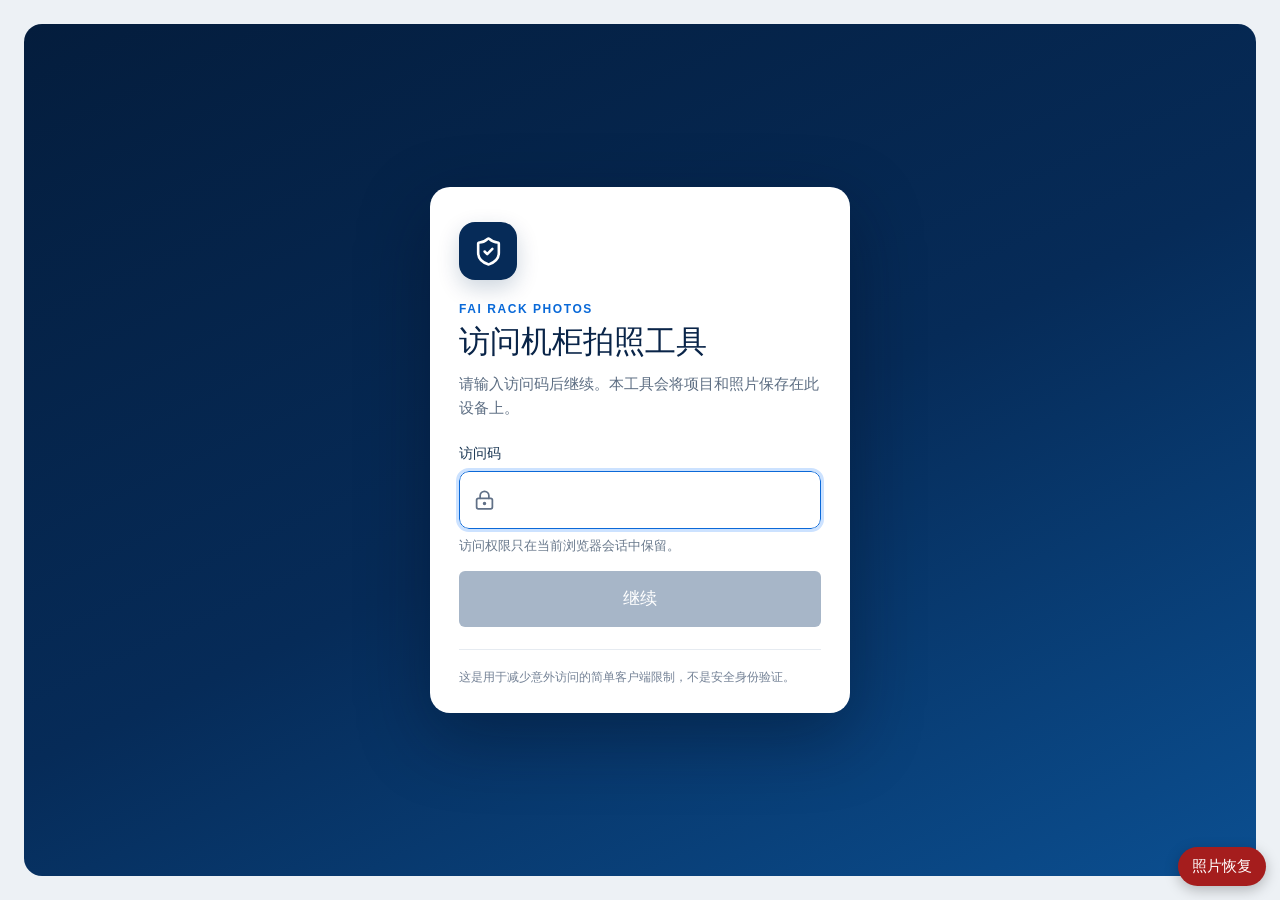
==== index.html @ ef8818f7 "Refresh deep recovery entry" ====
<!doctype html>
<html lang="zh-CN">
  <head>
    <meta charset="UTF-8" />
    <meta name="viewport" content="width=device-width, initial-scale=1, viewport-fit=cover" />
    <meta name="theme-color" content="#062b58" />
    <meta name="apple-mobile-web-app-capable" content="yes" />
    <meta name="apple-mobile-web-app-status-bar-style" content="default" />
    <meta name="apple-mobile-web-app-title" content="机柜拍照" />
    <link rel="icon" href="./icon.svg" type="image/svg+xml" />
    <link rel="manifest" href="./manifest.webmanifest" />
    <title>机柜拍照</title>
    <script type="module" crossorigin src="./assets/index-DPqkDpM9.js"></script>
    <link rel="stylesheet" crossorigin href="./assets/index-DCiNXyo0.css">
  </head>
  <body>
    <div id="root"></div>
    <a href="./recovery.html?v=20260828-7" style="position:fixed;right:14px;bottom:calc(14px + env(safe-area-inset-bottom));z-index:9999;padding:10px 14px;border-radius:999px;background:#a51d1d;color:#fff;text-decoration:none;font:700 15px -apple-system,BlinkMacSystemFont,'Segoe UI',sans-serif;box-shadow:0 4px 14px rgba(0,0,0,.25)">照片恢复</a>
  </body>
</html>
---- assets/index-DCiNXyo0.css ----
:root{font-family:Inter,ui-sans-serif,-apple-system,BlinkMacSystemFont,Segoe UI,PingFang SC,Microsoft YaHei,sans-serif;color:#0a1d3b;background:#edf1f5;font-synthesis:none;--blue: #0b69d8;--blue-dark: #0756b5;--border: #d5dde7;--muted: #607087;--success: #16a161;--red: #ea1717}*{box-sizing:border-box}body{margin:0;min-width:320px;min-height:100vh;background:#edf1f5}button,input{font:inherit}button{-webkit-tap-highlight-color:transparent}.screen{width:min(100%,480px);min-height:100dvh;margin:0 auto;background:#fff;position:relative;overflow:hidden}.app-header{height:calc(62px + env(safe-area-inset-top));padding:env(safe-area-inset-top) 14px 0;display:grid;grid-template-columns:46px 1fr 46px;align-items:center;border-bottom:1px solid #e7ebf0;background:#fff}.app-header h1{margin:0;text-align:center;font-size:20px;line-height:1;font-weight:720;letter-spacing:.01em}.icon-button{width:44px;height:44px;display:grid;place-items:center;border:0;background:transparent;color:#0a1d3b}.icon-button svg{width:24px;height:24px}.icon-button.is-hidden{visibility:hidden}.content{padding:22px 24px calc(28px + env(safe-area-inset-bottom))}.lead{color:var(--muted);margin:0 0 30px;font-size:16px}.intro-content label{display:grid;gap:10px;margin-bottom:22px;font-size:17px;font-weight:680}input{width:100%;height:58px;border:1px solid #aeb9c6;border-radius:6px;padding:0 14px;color:#10233f;font-size:18px;background:#fff}input:focus{outline:3px solid #cce2ff;border-color:var(--blue)}.info-strip{display:flex;align-items:flex-start;gap:10px;padding:14px;background:#eaf3ff;color:#27486f;border-radius:6px;font-size:14px;line-height:1.45}.info-strip svg{flex:0 0 20px;width:20px}.primary-button,.secondary-button,.danger-button{min-height:56px;width:100%;border-radius:6px;display:flex;align-items:center;justify-content:center;gap:10px;font-size:17px;font-weight:720}.primary-button{border:0;color:#fff;background:var(--blue);box-shadow:0 3px 10px #0b69d82b}.primary-button:disabled{background:#a7b6c8;box-shadow:none}.primary-button:active{background:var(--blue-dark)}.secondary-button{border:1px solid #9aabba;color:var(--blue);background:#fff}.danger-button{min-height:48px;border:0;color:#b42318;background:transparent;font-size:14px}.primary-button svg,.secondary-button svg,.danger-button svg{width:21px}.start-button{margin-top:50px;min-height:66px;font-size:22px}.project-bar{min-height:48px;padding:12px 16px;display:flex;gap:12px;justify-content:space-between;align-items:center;background:#f4f6f8;color:#2c3d55;font-size:12px;border-bottom:1px solid #e1e6ec}.checklist-content{padding:18px 16px 96px}.progress-copy{display:flex;gap:8px;align-items:baseline;font-size:14px}.progress-copy strong{color:var(--muted);font-size:13px}.progress-track{height:7px;border-radius:999px;background:#d7dde5;margin:8px 0 18px;overflow:hidden}.progress-track span{display:block;height:100%;background:var(--blue);transition:width .25s ease}.shot-list{border:1px solid var(--border);border-radius:8px;overflow:hidden}.shot-row{width:100%;min-height:78px;padding:9px 10px;border:0;border-bottom:1px solid var(--border);background:#fff;display:grid;grid-template-columns:36px 1fr 48px 20px;align-items:center;gap:10px;text-align:left;color:#0a1d3b}.shot-row:last-child{border-bottom:0}.shot-row:active{background:#f0f6ff}.shot-row.locked{background:#f7f8fa;color:#718096;cursor:not-allowed}.shot-row.locked .status-mark{background:#b4bdc9}.shot-row.locked .camera-tile{opacity:.55}.status-mark{width:27px;height:27px;border-radius:50%;display:grid;place-items:center;background:#758295;color:#fff;font-size:14px;font-weight:700}.shot-row.complete .status-mark{background:var(--success)}.status-mark svg{width:17px}.shot-copy{min-width:0;display:grid;gap:4px}.shot-copy strong{font-size:16px}.shot-copy small{white-space:nowrap;overflow:hidden;text-overflow:ellipsis;color:var(--muted);font-size:12px}.shot-row.complete .shot-copy small{color:var(--success)}.shot-row img,.camera-tile{width:44px;height:52px;border-radius:4px;object-fit:cover}.camera-tile{display:grid;place-items:center;background:#edf0f3;color:#42546a}.camera-tile svg{width:21px}.chevron{width:19px;color:#516174}.floating-finish{position:fixed;z-index:5;bottom:calc(18px + env(safe-area-inset-bottom));left:50%;transform:translate(-50%);width:min(calc(100% - 40px),420px);height:58px;border:0;border-radius:6px;background:var(--blue);color:#fff;font-weight:720;font-size:17px;box-shadow:0 8px 24px #0b315e4d}.capture-screen{background:#070a0e;color:#fff}.capture-screen .app-header{background:#fff;color:#0a1d3b}.capture-stage{min-height:calc(100dvh - 242px);display:grid;place-items:center;background:#080b10}.camera-entry{width:100%;max-width:420px;padding:32px 28px;text-align:center}.camera-entry>svg{width:54px;height:54px;color:#8da2ba}.camera-entry h2{font-size:20px;margin:18px 0 8px}.camera-entry p{color:#aebed0;font-size:14px;line-height:1.5;margin:0 0 26px}.camera-entry .secondary-button{margin-top:12px;color:#fff;border-color:#64758b;background:transparent}.file-fallback input{display:none}.live-camera{width:100%;height:calc(100dvh - 110px);position:relative;overflow:hidden;background:#05070a}.live-camera video{width:100%;height:100%;object-fit:cover}.thirds-grid{position:absolute;top:0;right:0;bottom:0;left:0;pointer-events:none}.thirds-grid i,.thirds-grid b{position:absolute;display:block;background:#ffffff6b;box-shadow:0 0 1px #000}.thirds-grid i{top:0;bottom:0;width:1px}.thirds-grid i:first-child{left:33.333%}.thirds-grid i:nth-child(2){left:66.666%}.thirds-grid b{left:0;right:0;height:1px}.thirds-grid b:nth-child(3){top:33.333%}.thirds-grid b:nth-child(4){top:66.666%}.rack-guide{position:absolute;left:50%;top:48%;width:58%;height:75%;transform:translate(-50%,-50%);border:2px dashed #ffd23f;color:#ffd23f;transition:border-color .2s,color .2s;pointer-events:none}.rack-guide.guide-left{transform:translate(-50%,-50%) perspective(600px) rotateY(-8deg)}.rack-guide.guide-right{transform:translate(-50%,-50%) perspective(600px) rotateY(8deg)}.rack-guide.guide-label{width:78%;height:28%;top:48%}.rack-guide span{position:absolute;top:-30px;left:50%;transform:translate(-50%);white-space:nowrap;padding:4px 8px;background:#0009;font-size:12px;font-weight:700}.quality-good .rack-guide{border-color:#33df8d;color:#33df8d}.quality-bad .rack-guide{border-color:#ff4545;color:#ff4545}.level-line{position:absolute;left:50%;top:50%;width:52%;height:3px;background:#ffd23f;transform-origin:center;box-shadow:0 0 0 1px #0007}.quality-good .level-line{background:#33df8d}.quality-bad .level-line{background:#ff4545}.angle-status{position:absolute;top:14px;left:14px;right:14px;padding:10px 12px;display:grid;gap:3px;background:#07101bd9;border-left:4px solid #ffd23f}.quality-good .angle-status{border-color:#33df8d}.quality-bad .angle-status{border-color:#ff4545}.angle-status strong{font-size:14px}.angle-status span{color:#c8d4e1;font-size:11px}.camera-shutter{position:absolute;left:50%;bottom:calc(24px + env(safe-area-inset-bottom));width:72px;height:72px;transform:translate(-50%);border:5px solid white;border-radius:50%;background:#fff;box-shadow:inset 0 0 0 5px #101820,0 4px 18px #0009;color:#10233f;display:grid;place-items:center}.camera-shutter:disabled{opacity:.42}.camera-shutter svg{width:27px}.camera-restart{position:absolute;right:20px;bottom:calc(35px + env(safe-area-inset-bottom));width:50px;height:50px;border-radius:50%;border:1px solid #ffffff88;background:#07101bcf;color:#fff;display:grid;place-items:center}.quality-error{position:absolute;z-index:8;left:14px;right:14px;bottom:calc(22px + env(safe-area-inset-bottom));display:grid;gap:3px;padding:12px 14px;background:#fff0f0;color:#9f1616;border:1px solid #f84e4e;border-radius:6px;box-shadow:0 6px 24px #0005}.quality-error strong{font-size:14px}.quality-error span{font-size:12px;line-height:1.4}.capture-preview{width:100%;max-height:calc(100dvh - 242px);object-fit:contain}.capture-placeholder{padding:40px;text-align:center;color:#e8eef7}.capture-placeholder svg{width:58px;height:58px;color:#90a3bc}.capture-placeholder p{font-size:20px;font-weight:700}.capture-placeholder small{color:#9cacc0}.compression-result{height:46px;display:flex;justify-content:space-around;align-items:center;background:#132033;color:#dbe8f8;font-size:11px}.capture-footer{min-height:132px;padding-bottom:env(safe-area-inset-bottom);display:flex;flex-direction:column;gap:8px;align-items:center;justify-content:center}.review-footer{min-height:132px;padding:14px 18px calc(14px + env(safe-area-inset-bottom));display:grid;grid-template-columns:1fr 1fr;align-items:center;gap:10px}.review-footer .secondary-button{color:#fff;border-color:#8190a3;background:transparent}.delete-photo-button{min-height:56px;border:1px solid #8f4646;border-radius:6px;background:#2a1111;color:#ffbaba;display:flex;align-items:center;justify-content:center;gap:8px;font-weight:700}.delete-photo-button svg{width:19px}.shutter{width:72px;height:72px;border:4px solid white;border-radius:50%;display:grid;place-items:center;box-shadow:inset 0 0 0 5px #080b10;background:#fff;color:#0a1d3b}.shutter input{display:none}.shutter svg{width:28px}.shutter.busy svg{animation:spin 1s linear infinite}@keyframes spin{to{transform:rotate(360deg)}}.annotation-instruction{margin:0;padding:14px;text-align:center;background:#f3f5f8;color:#304259}.annotation-canvas{height:calc(100dvh - 270px);min-height:430px;position:relative;overflow:hidden;background:#15191e;touch-action:manipulation}.annotation-canvas>img{width:100%;height:100%;object-fit:contain}.target{position:absolute;width:28px;height:28px;transform:translate(-50%,-50%);border:4px solid var(--red);background:#fff4;box-shadow:0 0 0 2px #fff;z-index:3}.connector{position:absolute;top:0;right:0;bottom:0;left:0;width:100%;height:100%;z-index:2;pointer-events:none}.connector line{stroke:var(--red);stroke-width:.65;vector-effect:non-scaling-stroke}.label-inset{position:absolute;right:12px;bottom:12px;width:48%;height:22%;border:4px solid var(--red);background:#fff;z-index:4;box-shadow:0 5px 18px #0007}.label-inset img{width:100%;height:100%;object-fit:contain}.annotation-actions{padding:12px 16px calc(12px + env(safe-area-inset-bottom));display:grid;grid-template-columns:1fr 1fr;gap:10px}.completion-content{text-align:center}.success-mark{width:84px;height:84px;margin:20px auto;border:6px solid var(--blue);color:var(--blue);border-radius:50%;display:grid;place-items:center}.success-mark svg{width:48px;height:48px;stroke-width:2.5}.completion-content h2{margin:10px 0 8px;font-size:24px}.completion-content>p{color:var(--muted);margin:0 0 26px}.summary-list{border:1px solid var(--border);border-radius:8px;margin-bottom:28px;text-align:left}.summary-list div{min-height:66px;padding:12px;display:grid;grid-template-columns:28px 1fr auto;align-items:center;gap:9px;border-bottom:1px solid var(--border)}.summary-list div:last-child{border:0}.summary-list svg{width:22px}.summary-list span{font-size:14px}.summary-list strong{font-size:13px}.completion-content .secondary-button{margin-top:12px}.loading-screen{min-height:100dvh;display:grid;place-items:center;color:#40516a;background:#fff}.access-gate{min-height:100dvh;display:grid;place-items:center;padding:max(24px,env(safe-area-inset-top)) 18px max(24px,env(safe-area-inset-bottom));background:linear-gradient(155deg,#041d3d,#062b58 52%,#0b4f91)}.access-card{width:min(100%,420px);padding:34px 28px 26px;border:1px solid #ffffff24;border-radius:20px;background:#fff;box-shadow:0 24px 70px #00102466}.access-brand{width:58px;height:58px;display:grid;place-items:center;margin-bottom:22px;border-radius:16px;color:#fff;background:#062b58;box-shadow:0 8px 22px #062b5833}.access-brand svg{width:31px;height:31px}.access-eyebrow{margin:0 0 8px;color:#0969d8;font-size:12px;font-weight:800;letter-spacing:.13em}.access-card h1{margin:0;color:#092448;font-size:clamp(25px,7vw,31px);line-height:1.14}.access-intro{margin:13px 0 26px;color:#5d6e83;font-size:15px;line-height:1.55}.access-form{display:grid}.access-form label{margin-bottom:8px;color:#183451;font-size:14px;font-weight:720}.access-input-wrap{position:relative}.access-input-wrap svg{position:absolute;left:15px;top:50%;width:21px;height:21px;transform:translateY(-50%);color:#607087;pointer-events:none}.access-input-wrap input{padding-left:48px;border-radius:10px;letter-spacing:.12em}.access-input-wrap input[aria-invalid=true]{border-color:#c92a2a}.access-help,.access-error{min-height:20px;margin:8px 0 12px;font-size:13px;line-height:1.45}.access-help{color:#69798c}.access-error{color:#b42318;font-weight:650}.access-submit{margin-top:2px}.access-disclaimer{margin:22px 0 0;padding-top:18px;border-top:1px solid #e6ebf1;color:#748296;font-size:12px;line-height:1.5}@media(min-width:700px){body{padding:24px}.screen{min-height:calc(100vh - 48px);border-radius:18px;box-shadow:0 16px 50px #293a511f}.access-gate{min-height:calc(100dvh - 48px);border-radius:18px}.annotation-canvas{height:calc(100vh - 318px)}}@media(max-width:420px){.access-gate{align-items:start;padding-top:max(42px,env(safe-area-inset-top))}.access-card{padding:28px 22px 22px;border-radius:16px}.access-brand{margin-bottom:18px}.access-intro{margin-bottom:22px}}@media(prefers-reduced-motion:reduce){*{scroll-behavior:auto!important;animation-duration:.01ms!important}}.checklist-editor{margin:22px 0 14px}.editor-heading{display:flex;justify-content:space-between;align-items:center;margin-bottom:10px}.editor-heading span{color:var(--muted);font-size:.85rem}.editor-columns{display:grid;grid-template-columns:minmax(0,1fr) 102px 56px 40px;gap:7px;padding:0 4px 5px;color:var(--muted);font-size:.72rem}.editor-columns span:nth-child(3){text-align:center}.editor-row{display:grid;grid-template-columns:minmax(0,1fr) 102px 56px 40px;gap:7px;margin-bottom:8px}.editor-row input,.editor-row select{min-width:0;padding:10px 8px}.count-input{text-align:center}.icon-button{border:1px solid var(--line);border-radius:10px;background:#fff;color:#b42318;display:grid;place-items:center}.icon-button svg,.add-item svg{width:17px;height:17px}.add-item{width:100%;margin-top:4px;display:flex;align-items:center;justify-content:center;gap:7px}.onsite-add{width:100%;margin:14px 0 10px;display:flex;align-items:center;justify-content:center;gap:7px}.onsite-add svg{width:18px;height:18px}.page-app{--ppt-canvas:#b7b5b6;--ppt-gap:4px;min-height:100dvh;background:#f4f6f9;color:#10233f;padding-bottom:92px}.navy-header{height:76px;background:#062b58;color:#fff;display:grid;grid-template-columns:1fr auto;align-items:end;padding:0 20px 18px;position:sticky;top:0;z-index:10}.navy-header:has(>button){grid-template-columns:44px 1fr auto}.navy-header h1{font-size:1.15rem;margin:0}.navy-header span{display:flex;gap:18px;align-items:center;font-size:.82rem}.navy-header svg{width:21px}.navy-header button{background:none;border:0;color:#fff;padding:0;text-align:left}.project-card{margin:16px;background:#fff;border:1px solid #e0e6ef;border-radius:12px;padding:14px;display:grid;grid-template-columns:1fr 1fr;gap:10px}.project-card label{font-size:.76rem;color:#64748b}.project-card input{width:100%;border:0;border-bottom:1px solid #d9e0ea;border-radius:0;padding:8px 0;color:#10233f}.text-action{grid-column:1/-1;border:0;background:none;color:#0969e8;text-align:left;padding:4px 0}.template-section{padding:4px 16px}.template-section h2{font-size:1.25rem;margin:10px 0 2px}.template-section>p{margin:0 0 14px;color:#69788d}.template-row{width:100%;min-height:112px;background:#fff;border:1px solid #e0e6ef;border-radius:13px;margin-bottom:12px;padding:12px;display:grid;grid-template-columns:125px 1fr 24px;align-items:center;text-align:left;color:#10233f}.template-row>span:nth-child(2){display:flex;flex-direction:column;gap:5px}.template-row strong{font-size:1.05rem}.template-row small{color:#68788c}.mini-layout{height:82px;width:112px;display:grid;gap:var(--ppt-gap);background:var(--ppt-canvas);padding:3px}.mini-layout i{border:1px solid #aebbd0;background:#f7f9fc;display:grid;place-items:center;font-style:normal;font-size:.72rem}.mini-layout.three,.mini-layout.four-columns{grid-auto-flow:column}.mini-layout.four,.mini-layout.two-columns{grid-template-columns:1fr 1fr}.mini-layout.two-rows{grid-template-rows:1fr 1fr}.mini-layout.rack-label{grid-template-columns:1.2fr .8fr}.mini-layout.rack-label i:first-child{grid-row:span 3}.local-footer{position:fixed;bottom:0;width:min(100%,480px);height:56px;background:#fff;border-top:1px solid #e2e7ef;padding:18px;color:#237943;font-size:.82rem}.page-canvas{margin:16px;background:var(--ppt-canvas);border:1px solid #9f9d9e;padding:var(--ppt-gap);display:grid;gap:var(--ppt-gap);aspect-ratio:4/3}.layout-three,.layout-four-columns{grid-auto-flow:column}.layout-four{grid-template-columns:1fr 1fr;grid-template-rows:1fr 1fr}.layout-two-columns{grid-template-columns:1fr 1fr}.layout-two-rows{grid-template-rows:1fr 1fr}.layout-rack-label{grid-template-columns:1.35fr .65fr;grid-template-rows:repeat(3,1fr)}.layout-rack-label .photo-slot:first-child{grid-row:1/4}.photo-slot{position:relative;border:1px dashed #8f8d8e;background:var(--ppt-canvas);min-width:0;overflow:hidden}.photo-slot>b{position:absolute;z-index:2;top:6px;left:6px;background:#0b2342;color:#fff;border-radius:4px;padding:2px 6px}.photo-slot img{width:100%;height:100%;object-fit:cover}.empty-capture{height:100%;display:flex;align-items:center;justify-content:center;flex-direction:column;color:#58677b;gap:8px}.empty-capture input,.slot-actions input{display:none}.slot-actions{position:absolute;bottom:0;left:0;right:0;background:#041b37cc;display:flex;justify-content:center;gap:20px;padding:7px}.slot-actions label,.slot-actions button{background:none;border:0;color:#fff;padding:0}.slot-actions svg{width:18px}.photo-slot.blurred{border:2px solid #dc3434}.photo-slot em{position:absolute;bottom:0;left:0;right:0;background:#fff1f1;color:#c42626;text-align:center;padding:7px;font-style:normal;font-size:.78rem}.crop-toolbar{margin:0 16px;background:#062b58;color:#fff;border-radius:12px;padding:12px;display:grid;grid-template-columns:22px auto 1fr auto;align-items:center;gap:9px}.crop-toolbar input{min-width:50px}.crop-toolbar button{border:1px solid #6fa9ef;background:transparent;color:#fff;border-radius:8px;padding:8px}.quality-note{text-align:center;color:#68788c;font-size:.78rem}.editor-footer{position:fixed;bottom:0;width:min(100%,480px);background:#fff;border-top:1px solid #dfe5ed;padding:12px 16px;display:grid;grid-template-columns:1fr 1.3fr;gap:10px}.editor-footer button{margin:0}.review-meta{background:#fff;border-bottom:1px solid #e1e6ee;padding:14px 18px;display:flex;justify-content:space-between;font-size:.83rem}.page-stack{padding:14px}.page-summary{width:100%;border:1px solid #e0e6ef;background:#fff;border-radius:12px;margin-bottom:12px;padding:10px;display:grid;grid-template-columns:42% 1fr 22px;align-items:center;text-align:left;color:#10233f}.page-summary>span:nth-child(2){display:flex;flex-direction:column;gap:4px}.page-summary small{color:#64748b}.page-summary em{color:#23834b;font-size:.74rem;font-style:normal}.summary-layout{height:92px;display:grid;gap:var(--ppt-gap);margin-right:12px;background:var(--ppt-canvas);padding:var(--ppt-gap)}.summary-layout img,.summary-layout i{width:100%;height:100%;object-fit:cover;background:var(--ppt-canvas);display:grid;place-items:center}.summary-layout.four{grid-template-columns:1fr 1fr}.summary-layout.three,.summary-layout.four-columns{grid-auto-flow:column}.summary-layout.two-columns{grid-template-columns:1fr 1fr}.summary-layout.two-rows{grid-template-rows:1fr 1fr}.summary-layout.rack-label{grid-template-columns:1.3fr .7fr;grid-template-rows:repeat(3,1fr)}.summary-layout.rack-label>:first-child{grid-row:1/4}.add-page{display:block;width:calc(100% - 28px);margin:0 14px 12px}.export-button{display:flex;width:calc(100% - 28px);margin:0 14px;justify-content:center;gap:8px}.local-copy{text-align:center;color:#718096;font-size:.76rem}.crop-view{background:#08101b;color:#fff;padding-bottom:calc(150px + env(safe-area-inset-bottom));overflow-x:hidden}.crop-instruction{margin:0;padding:12px 18px;background:#0d213b;color:#d6e4f4;font-size:.8rem;line-height:1.45}.crop-stage{height:calc(100dvh - 292px - env(safe-area-inset-bottom));min-height:330px;padding:12px;display:flex;align-items:center;justify-content:center;overflow:hidden}.crop-image-shell{position:relative;width:min(100%,calc((100dvh - 316px - env(safe-area-inset-bottom))*var(--source-ratio)));max-height:100%;background:#000;overflow:hidden;touch-action:none;-webkit-user-select:none;user-select:none}.crop-image-shell>img{display:block;width:100%;height:100%;object-fit:fill;pointer-events:none}.crop-frame{position:absolute;border:3px solid #fff;box-shadow:0 0 0 9999px #00000094,0 0 0 1px #062b58;touch-action:none;cursor:move}.crop-frame:focus-visible{outline:3px solid #6db4ff;outline-offset:3px}.crop-handle{position:absolute;width:44px;height:44px;border:0;background:transparent;touch-action:none}.crop-handle:after{content:"";position:absolute;width:16px;height:16px;border-color:#4db1ff;border-style:solid}.crop-handle.nw{left:-22px;top:-22px}.crop-handle.nw:after{right:4px;bottom:4px;border-width:4px 0 0 4px}.crop-handle.ne{right:-22px;top:-22px}.crop-handle.ne:after{left:4px;bottom:4px;border-width:4px 4px 0 0}.crop-handle.sw{left:-22px;bottom:-22px}.crop-handle.sw:after{right:4px;top:4px;border-width:0 0 4px 4px}.crop-handle.se{right:-22px;bottom:-22px}.crop-handle.se:after{left:4px;top:4px;border-width:0 4px 4px 0}.crop-size{margin:0;text-align:center;color:#bed3ea;font-size:.78rem}.crop-error,.photo-error{margin:10px 16px;padding:10px 12px;border-radius:8px;background:#fff0f0;color:#a61b1b;font-size:.82rem}.crop-actions{position:fixed;z-index:12;bottom:0;left:50%;transform:translate(-50%);width:min(100%,480px);padding:10px 12px calc(10px + env(safe-area-inset-bottom));background:#fff;display:grid;grid-template-columns:1fr 1fr;gap:8px}.crop-actions .primary-button{grid-column:1/-1}.crop-retake{margin:0}.crop-retake input{display:none}.crop-retake.disabled{opacity:.55;pointer-events:none}.recrop-button{margin-bottom:12px}.empty-capture.disabled{opacity:.6;pointer-events:none}.empty-capture{width:100%;border:0;background:transparent}.live-capture-view{background:#06101d;color:#fff;padding-bottom:0;overflow:hidden}.live-preview{position:relative;width:100%;height:calc(100dvh - 214px - env(safe-area-inset-bottom));min-height:430px;overflow:hidden;background:#02060a;touch-action:none}.live-preview>video{display:block;width:100%;height:100%;object-fit:cover}.capture-guides{position:absolute;top:0;right:0;bottom:0;left:0;pointer-events:none}.capture-guides i,.capture-guides b{position:absolute;background:#ffffff6b;box-shadow:0 0 1px #000c}.capture-guides i{top:0;bottom:0;width:1px}.capture-guides i:first-child{left:33.333%}.capture-guides i:nth-child(2){left:66.666%}.capture-guides b{left:0;right:0;height:1px}.capture-guides b:nth-child(3){top:33.333%}.capture-guides b:nth-child(4){top:66.666%}.capture-guides span,.capture-guides em{position:absolute;left:50%;top:50%;background:#ffda42e6;transform:translate(-50%,-50%);font-style:normal}.capture-guides span{width:60px;height:2px}.capture-guides em{width:2px;height:28px}.camera-preset-bar{min-height:52px;display:grid;grid-template-columns:1fr 1.35fr;background:#0d213b;border-top:1px solid #284561}.camera-preset-bar button{min-height:48px;padding:6px 8px;border:0;border-right:1px solid #284561;background:transparent;color:#e6f0fb;font-size:.72rem;display:flex;align-items:center;justify-content:center;gap:6px}.camera-preset-bar svg{width:18px}.camera-status,.camera-error,.camera-loading{position:absolute;z-index:6;left:12px;right:12px;bottom:136px;margin:0;padding:9px 11px;border-radius:8px;font-size:.75rem}.camera-status{background:#146e40f0;display:flex;gap:6px;align-items:center}.camera-status svg{width:17px}.camera-error{background:#a61b1bf2}.camera-loading{bottom:auto;top:92px;background:#062b58e6;text-align:center}.camera-actions{height:86px;padding:8px 16px calc(8px + env(safe-area-inset-bottom));display:flex;justify-content:center;background:#06101d}.camera-shutter{min-width:108px;border:0;background:transparent;color:#fff;display:flex;align-items:center;justify-content:center;gap:9px;font-weight:700}.camera-shutter>span{width:58px;height:58px;border:4px solid #fff;border-radius:50%;display:grid;place-items:center;background:#1670d8;box-shadow:inset 0 0 0 3px #06101d}.camera-shutter svg{width:24px}.camera-fallback{min-height:calc(100dvh - 76px);padding:48px 24px calc(28px + env(safe-area-inset-bottom));display:flex;flex-direction:column;align-items:center;text-align:center;gap:14px}.camera-fallback>svg{width:52px;height:52px;color:#90a9c4}.camera-fallback h2{margin:6px 0 0}.camera-fallback p{max-width:360px;color:#bed0e5;line-height:1.55}.camera-fallback label,.camera-fallback button{max-width:360px}.camera-fallback input{display:none}@media(min-width:700px){.live-capture-view{width:min(100%,720px);margin:0 auto}.live-capture-view .navy-header{width:100%}.live-preview{height:calc(100dvh - 214px);min-height:520px}.camera-actions{padding-bottom:8px}}.export-options{margin:0 14px 16px;padding:14px;border-radius:12px;background:#fff;border:1px solid #dce4ee;display:grid;gap:9px}.export-options button{margin:0}.export-options p{margin:-3px 2px 5px;color:#65758a;font-size:.75rem;line-height:1.4}.export-options svg{width:20px}.capture-guides span,.capture-guides em{left:var(--guide-center-x,50%);top:var(--guide-center-y,50%)}.camera-focus-ring{position:absolute;z-index:5;width:52px;height:52px;border:2px solid #ffd940;border-radius:8px;transform:translate(-50%,-50%);pointer-events:none;box-shadow:0 0 0 1px #0008,0 0 14px #ffd94066;animation:focus-pulse .9s ease-out both}.camera-focus-ring:before,.camera-focus-ring:after{content:"";position:absolute;background:#ffd940}.camera-focus-ring:before{left:50%;top:17px;bottom:17px;width:1px}.camera-focus-ring:after{top:50%;left:17px;right:17px;height:1px}@keyframes focus-pulse{0%{opacity:0;transform:translate(-50%,-50%) scale(1.35)}20%,75%{opacity:1;transform:translate(-50%,-50%) scale(1)}to{opacity:0;transform:translate(-50%,-50%) scale(.92)}}.camera-preset-bar{grid-template-columns:1fr 1fr 1.35fr}.camera-preset-bar button:disabled{color:#72dca7;opacity:1}.camera-level-line{position:absolute;z-index:4;left:50%;top:50%;width:46%;height:3px;background:#ff5d5d;transform-origin:center;box-shadow:0 0 0 1px #0009;pointer-events:none}.camera-level-line.passed{background:#39df91}.camera-analysis{position:absolute;z-index:4;top:12px;left:12px;right:12px;padding:8px 10px;border-left:4px solid #ffd940;border-radius:5px;background:#06101dd9;display:grid;gap:2px;pointer-events:none}.camera-analysis strong{font-size:.8rem}.camera-analysis span{font-size:.68rem;color:#d7e3ef}.editor-footer.three-actions{grid-template-columns:.9fr 1fr 1fr}.editor-footer.three-actions button{min-width:0;padding-left:6px;padding-right:6px;font-size:.76rem;white-space:normal;line-height:1.2}.slot-delete-confirm{margin:0 16px 12px}.page-drag-handle{touch-action:none;cursor:grab}.page-drag-handle:active{cursor:grabbing}.page-summary-wrap.dragging{opacity:.62}.page-summary-wrap.drag-target{outline:3px solid #1670d8;outline-offset:3px}.archive-export{background:#0b5aa7}.ready-download{text-decoration:none;background:#16803f}.export-error{margin:0!important;padding:10px 12px;border-radius:8px;background:#fff0f0;color:#a61b1b!important}.export-options button:disabled{opacity:.72;cursor:wait}.photo-preview-open{cursor:zoom-in}.photo-viewer{position:fixed;z-index:100;top:0;right:0;bottom:0;left:0;background:#02060a;color:#fff;display:grid;grid-template-rows:64px 1fr 72px}.photo-viewer header{display:flex;align-items:center;justify-content:space-between;padding:env(safe-area-inset-top) 16px 0;background:#06182d}.photo-viewer header button,.photo-viewer footer button{border:0;background:#153b68;color:#fff;border-radius:10px;min-width:46px;min-height:46px;display:flex;align-items:center;justify-content:center;gap:5px}.photo-viewer header svg,.photo-viewer footer svg{width:22px}.photo-viewer-stage{overflow:hidden;display:grid;place-items:center;touch-action:none;-webkit-user-select:none;user-select:none}.photo-viewer-stage img{max-width:100%;max-height:100%;object-fit:contain;transform-origin:center;will-change:transform}.photo-viewer-stage p{color:#b9cbe0}.photo-viewer footer{display:flex;align-items:center;justify-content:center;gap:12px;padding:8px 12px calc(8px + env(safe-area-inset-bottom));background:#06182d}.photo-viewer footer output{min-width:52px;text-align:center}.photo-viewer footer button:disabled{opacity:.45}.workflow-section,.saved-projects,.module-section{padding:18px 16px}.workflow-section h2,.saved-projects h2,.module-section h2{margin:0 0 4px;font-size:1.18rem}.workflow-section>p,.module-section>p{margin:0 0 14px;color:#68788c;font-size:.86rem}.workflow-grid{display:grid;gap:10px}.workflow-card{min-height:92px;border:1px solid #dce4ee;border-left:6px solid #1b70d5;border-radius:13px;background:#fff;padding:14px 12px;display:grid;grid-template-columns:1fr 24px;text-align:left;align-items:center;color:#10233f}.workflow-card.green{border-left-color:#16a161}.workflow-card.purple{border-left-color:#7a4bd0}.workflow-card strong{font-size:1.12rem}.workflow-card small{grid-column:1;color:#68788c;margin-top:5px}.workflow-card svg{grid-column:2;grid-row:1/3}.saved-projects{padding-top:4px}.saved-projects h2{display:flex;justify-content:space-between}.saved-projects h2 span{color:#728197;font-size:.86rem}.empty-projects{min-height:180px;border:1px dashed #bdc9d8;border-radius:12px;display:flex;flex-direction:column;align-items:center;justify-content:center;gap:7px;color:#718096}.empty-projects svg{width:34px}.saved-project{background:#fff;border:1px solid #dfe6ef;border-radius:13px;margin-top:12px;display:grid;grid-template-columns:1fr 44px;overflow:hidden}.project-open{border:0;background:#fff;padding:14px;text-align:left;display:grid;grid-template-columns:auto 1fr;gap:5px 9px;color:#10233f}.project-open strong{align-self:center}.project-open small,.project-open em{grid-column:1/3;color:#68788c;font-style:normal}.workflow-chip{border-radius:999px;background:#e4efff;color:#075bb9;padding:3px 8px;font-size:.68rem;text-transform:capitalize}.workflow-chip.packout{background:#e3f7eb;color:#187341}.workflow-chip.custom{background:#f1eaff;color:#6841a6}.project-progress{grid-column:1/3;height:6px;background:#e7ebf1;border-radius:99px;overflow:hidden;margin-top:5px}.project-progress i{display:block;height:100%;background:#1670d8}.project-actions{border-left:1px solid #edf0f4;display:grid}.project-actions button{border:0;border-bottom:1px solid #edf0f4;background:#fff;color:#607087}.project-actions button:last-child{border-bottom:0;color:#b42318}.project-actions svg{width:17px}.module-row{width:100%;min-height:82px;background:#fff;border:1px solid #dfe6ef;border-radius:12px;margin-bottom:10px;padding:10px;display:grid;grid-template-columns:38px 1fr 24px;gap:10px;align-items:center;text-align:left;color:#10233f}.module-row>span:nth-child(2){display:grid;gap:4px}.module-row small{color:#68788c;white-space:nowrap;overflow:hidden;text-overflow:ellipsis;max-width:250px}.module-row em{color:#2b7c4e;font-size:.72rem;font-style:normal}.module-status{width:32px;height:32px;border-radius:50%;background:#e8edf4;display:grid;place-items:center;font-weight:700}.module-status.done{background:#def5e8;color:#167747}.mini-layout.six{grid-template-columns:repeat(3,1fr);grid-template-rows:repeat(2,1fr)}.mini-layout.freeform{position:relative}.mini-layout.freeform i{position:absolute;left:14%;top:14%;width:65%;height:65%;border:2px dashed #7a4bd0}.layout-six{grid-template-columns:repeat(3,1fr);grid-template-rows:repeat(2,1fr)}.layout-freeform{display:block;position:relative}.freeform-slot{position:absolute;touch-action:none;border:2px dashed #7950c4}.resize-handle{position:absolute;z-index:4;right:0;bottom:0;width:24px;height:24px;border:0;background:linear-gradient(135deg,transparent 45%,#7950c4 46%)}.freeform-add{width:calc(100% - 32px);margin:0 16px 12px}.candidate-strip{position:absolute;z-index:3;left:5px;right:5px;bottom:42px;display:flex;gap:4px;overflow-x:auto}.candidate-strip button{padding:1px;border:2px solid transparent;background:#fff;border-radius:4px;width:36px;height:36px;flex:0 0 36px}.candidate-strip button.selected{border-color:#0b69d8}.candidate-strip img{width:100%;height:100%;object-fit:cover}.confirm-preview{height:calc(100dvh - 330px);min-height:340px;background:#08101b;display:grid;place-items:center;overflow:hidden}.confirm-preview img{width:100%;height:100%;object-fit:contain}.confirm-quality{background:#e7f7ed;color:#176d40;padding:12px 18px;display:flex;justify-content:space-between;font-size:.78rem}.confirm-actions{padding:16px;display:grid;grid-template-columns:1fr 1fr;gap:10px}.confirm-actions .primary-button{grid-column:1/3}.candidate-note{text-align:center;color:#68788c;font-size:.78rem;margin:0}.adjust-preview{height:46dvh;background:#10151c;overflow:hidden;display:grid;place-items:center}.adjust-preview img{width:100%;height:100%;object-fit:contain;transition:transform .12s}.adjust-controls{padding:14px 18px 100px;background:#fff}.rotation-buttons{display:grid;grid-template-columns:1fr 1fr;gap:10px}.rotation-buttons button{min-height:44px;border:1px solid #aeb9c6;border-radius:8px;background:#fff;color:#153253;display:flex;align-items:center;justify-content:center;gap:7px}.rotation-buttons svg{width:18px}.adjust-controls label{display:grid;grid-template-columns:1fr auto;gap:6px;margin-top:13px;color:#33465f;font-size:.82rem}.adjust-controls label input{grid-column:1/3;width:100%;height:auto;padding:0}.adjust-controls output{color:#0b69d8;font-weight:700}.summary-layout.six{grid-template-columns:repeat(3,1fr);grid-template-rows:repeat(2,1fr)}.summary-layout.freeform{grid-template-columns:1fr}.photo-slot img{transform-origin:center;transition:transform .12s}@media(min-width:700px){.page-app{width:min(100%,480px);margin:0 auto;box-shadow:0 16px 50px #293a511f}.local-footer,.editor-footer{left:50%;transform:translate(-50%)}}.layout-positioned{display:block;position:relative;padding:0}.positioned-slot{position:absolute}.reference-card{margin:22px 16px;background:#fff;border:1px solid #dfe6ef;border-radius:14px;padding:22px;display:grid;gap:12px;line-height:1.55}.reference-card strong{color:#0b69d8;font-size:1.05rem}.reference-card p{margin:0}.reference-card small{color:#68788c}.single-action{grid-template-columns:1fr}.save-template{width:calc(100% - 32px);margin:0 16px 12px}.link-instruction{margin:12px 16px 0;padding:11px 14px;border-radius:9px;background:#fff0f0;color:#a51818;border:1px solid #f2a4a4;font-size:.82rem;font-weight:700}.label-connections{position:absolute;z-index:4;top:0;right:0;bottom:0;left:0;width:100%;height:100%;pointer-events:none;overflow:visible}.label-connections line{stroke:#ed1717;stroke-width:.7;vector-effect:non-scaling-stroke}.label-connections circle{fill:#ed1717;stroke:#fff;stroke-width:.6;vector-effect:non-scaling-stroke}.label-connections text{fill:#ed1717;font-size:5px;font-weight:800;paint-order:stroke;stroke:#fff;stroke-width:.7px}.rack-label-canvas .positioned-slot{z-index:2}.rack-label-canvas .link-target{outline:4px solid #ed1717;outline-offset:-4px;cursor:crosshair}.slot-actions button.linking{color:#ff5454}.photo-slot>b.label-code{background:#c91515}.module-section+.template-section{border-top:1px solid #dde4ed;padding-top:16px}.freeform-slot{touch-action:none;user-select:none;-webkit-user-select:none;overflow:visible}.freeform-slot.selected-slot{outline:3px solid #3f8cff;outline-offset:2px}.slot-drag-handle{display:none;position:absolute;z-index:9;right:0;top:-38px;width:38px;height:36px;border:1px solid #ffffffaa;border-radius:8px;background:#17355e;color:#fff;font-size:22px;touch-action:none}.freeform-slot.selected-slot .slot-drag-handle{display:block}.freeform-slot .resize-handle{position:absolute;z-index:8;width:34px;height:34px;border:0;background:transparent;touch-action:none}.freeform-slot .resize-handle:after{content:"";position:absolute;left:12px;top:12px;width:10px;height:10px;border:2px solid #fff;background:#5b35b5;box-shadow:0 0 0 1px #5b35b5}.freeform-slot .resize-handle.nw{left:-17px;top:-17px}.freeform-slot .resize-handle.n{left:calc(50% - 17px);top:-17px}.freeform-slot .resize-handle.ne{right:-17px;top:-17px}.freeform-slot .resize-handle.e{right:-17px;top:calc(50% - 17px)}.freeform-slot .resize-handle.se{right:-17px;bottom:-17px}.freeform-slot .resize-handle.s{left:calc(50% - 17px);bottom:-17px}.freeform-slot .resize-handle.sw{left:-17px;bottom:-17px}.freeform-slot .resize-handle.w{left:-17px;top:calc(50% - 17px)}.layout-edit-tools{margin:0 16px 12px;display:grid;grid-template-columns:1fr 1fr;gap:8px}.layout-edit-tools .freeform-add{width:auto;margin:0}.slot-selector{grid-column:1/-1;display:flex;gap:6px;overflow-x:auto;padding:4px 1px}.slot-selector button{min-height:38px;white-space:nowrap;border:1px solid #bdc9da;border-radius:8px;background:#fff;color:#17324f;padding:7px 10px}.slot-selector button.selected{border-color:#176fd1;background:#e8f2ff;color:#075ab6}.skipped-slot{position:absolute;top:0;right:0;bottom:0;left:0;display:flex;align-items:center;justify-content:center;flex-direction:column;gap:5px;background:repeating-linear-gradient(135deg,#dadde2,#dadde2 10px,#c8ccd2 10px,#c8ccd2 20px);color:#48566a;font-size:.72rem;font-weight:700}.skipped-slot svg{width:24px}.slot-actions{z-index:7;gap:12px;overflow-x:auto;justify-content:flex-start;padding-inline:10px}.slot-actions button{min-width:28px;min-height:28px;display:grid;place-items:center}.template-row-wrap,.page-summary-wrap{position:relative;margin-bottom:12px}.template-row-wrap .template-row,.page-summary-wrap .page-summary{margin-bottom:0}.template-actions,.page-instance-actions{display:flex;gap:8px;padding:7px 10px;background:#f8fafc;border:1px solid #e0e6ef;border-top:0;border-radius:0 0 12px 12px}.template-actions button,.page-instance-actions button{min-height:38px;border:1px solid #cbd5e1;border-radius:8px;background:#fff;color:#17324f;display:flex;align-items:center;justify-content:center;gap:5px}.template-actions button{width:44px}.page-instance-actions button{flex:1}.template-actions svg,.page-instance-actions svg{width:17px}.inline-confirm{margin-top:6px;padding:10px;border:1px solid #efb1b1;border-radius:10px;background:#fff4f4;display:grid;grid-template-columns:1fr auto auto;gap:8px;align-items:center;font-size:.78rem;color:#7b2525}.inline-confirm button{min-height:38px;border:1px solid #c7d0dc;border-radius:8px;background:#fff;padding:6px 10px}.inline-confirm button.danger{background:#b42318;border-color:#b42318;color:#fff}.restore-standard{margin:12px 16px;padding:14px;border:1px solid #cbd8e8;border-radius:12px;background:#fff}.restore-standard h2{margin:0 0 4px;font-size:1rem}.restore-standard p{margin:0 0 10px;color:#66778c;font-size:.78rem}.restore-standard>div{display:flex;flex-wrap:wrap;gap:7px}.restore-standard button{min-height:40px;border:1px solid #aac0dc;border-radius:8px;background:#eef5ff;color:#0a579f;display:flex;align-items:center;gap:5px;padding:7px 9px}.restore-standard svg{width:16px}.review-meta{flex-wrap:wrap;gap:6px}.review-meta small{flex-basis:100%;color:#607087}.nonblocking-summary{padding:9px;border-radius:8px;background:#eef6ff;color:#184e88!important}.summary-layout i.skipped{font-size:.58rem;color:#5f6772;background:repeating-linear-gradient(135deg,#dadde2,#dadde2 6px,#c8ccd2 6px,#c8ccd2 12px)}.page-canvas.link-mode{cursor:not-allowed}.page-canvas.link-mode .link-target{pointer-events:auto;cursor:crosshair}.page-canvas.link-mode .label-connections{pointer-events:none}.page-canvas.link-mode .link-target>*{pointer-events:none}@media(max-width:420px){.inline-confirm{grid-template-columns:1fr 1fr}.inline-confirm span{grid-column:1/-1}.page-summary{grid-template-columns:42% 1fr}.layout-edit-tools{grid-template-columns:1fr 1fr}.layout-edit-tools .slot-selector{grid-column:1/-1}.slot-actions{gap:8px}}.freeform-slot{touch-action:manipulation;border-color:transparent;border-style:solid}.freeform-slot.layout-editing-slot{touch-action:none;border-color:#7950c4;border-style:dashed}.layout-edit-toggle svg,.photo-viewer-crop svg{width:18px;height:18px}.photo-viewer-crop{white-space:nowrap}.long-press-hint{margin-top:5px;color:#6b5aac;font-size:.7rem}.review-view,.review-view *,.page-reordering,.page-reordering *{-webkit-user-select:none;user-select:none;-webkit-touch-callout:none}.page-reordering{cursor:grabbing}.page-summary-wrap.dragging{opacity:.78;transform:scale(1.015);box-shadow:0 12px 26px #17355e2b;transition:transform .12s,box-shadow .12s,opacity .12s}.label-connections line{stroke:#f01919;stroke-width:1.25}.label-anchor-box{position:absolute;border:2px solid #f01919;box-sizing:border-box;pointer-events:none;background:transparent}.label-anchor-box.editing{pointer-events:auto;touch-action:none;cursor:move}.label-anchor-box.selected{outline:2px solid #fff;outline-offset:2px}.label-anchor-box .resize-handle{position:absolute;z-index:9;width:30px;height:30px;border:0;background:transparent;touch-action:none}.label-anchor-box .resize-handle:after{content:"";position:absolute;left:10px;top:10px;width:8px;height:8px;border:2px solid #fff;background:#f01919;box-shadow:0 0 0 1px #f01919}.label-anchor-box .resize-handle.nw{left:-15px;top:-15px}.label-anchor-box .resize-handle.n{left:calc(50% - 15px);top:-15px}.label-anchor-box .resize-handle.ne{right:-15px;top:-15px}.label-anchor-box .resize-handle.e{right:-15px;top:calc(50% - 15px)}.label-anchor-box .resize-handle.se{right:-15px;bottom:-15px}.label-anchor-box .resize-handle.s{left:calc(50% - 15px);bottom:-15px}.label-anchor-box .resize-handle.sw{left:-15px;bottom:-15px}.label-anchor-box .resize-handle.w{left:-15px;top:calc(50% - 15px)}.page-annotations{position:absolute;z-index:6;top:0;right:0;bottom:0;left:0;width:100%;height:100%;pointer-events:none;overflow:visible}.page-annotations line{stroke:#00a651;stroke-width:1.25;vector-effect:non-scaling-stroke}.page-annotations line.selected{stroke-width:2}.annotation-draw-layer{position:absolute;z-index:12;top:0;right:0;bottom:0;left:0;touch-action:none;cursor:crosshair}.annotation-endpoint{position:absolute;z-index:11;width:30px;height:30px;margin:-15px 0 0 -15px;border:0;border-radius:50%;background:#00a65144;touch-action:none}.annotation-endpoint:after{content:"";position:absolute;top:10px;right:10px;bottom:10px;left:10px;border-radius:50%;background:#00a651;border:2px solid #fff}.annotation-endpoint.selected{box-shadow:0 0 0 2px #00a651}.annotation-tool{white-space:nowrap}.annotation-endpoint{background:transparent;box-shadow:0 0 0 2px var(--annotation-color)}.annotation-endpoint:after{background:var(--annotation-color)}.annotation-endpoint.selected{box-shadow:0 0 0 3px var(--annotation-color)}.label-anchor-box .resize-handle:after{background:var(--target-color);box-shadow:0 0 0 1px var(--target-color)}.label-anchor-box.hidden-target{border-style:dashed;opacity:.42}.label-target-options{margin:0 16px 12px;display:flex;gap:8px}.label-target-options .secondary-button{margin:0;width:auto}.rack-label-canvas .freeform-slot.layout-editing-slot{touch-action:none}.label-anchor-box{border-width:1px}.label-connections line:not(.connector-hit-target){stroke-width:1}.page-canvas-viewport{margin:0;overflow:auto;overscroll-behavior:contain}.page-canvas-viewport .page-canvas{transform-origin:top left;transition:transform .08s linear}.page-canvas-viewport.zoomed{max-height:72dvh;border-block:1px solid #cbd4df}.canvas-zoom-status{margin:10px 16px 0;display:flex;align-items:center;gap:8px;flex-wrap:wrap;color:#58677b;font-size:.78rem}.canvas-zoom-status .secondary-button{width:auto;margin:0;padding:8px 10px}.page-canvas-viewport.expanded{position:fixed;z-index:40;top:0;right:0;bottom:0;left:0;background:#17202b;max-height:none;padding-top:70px}.page-canvas-viewport.expanded .page-canvas{margin-top:12px}.expanded-canvas-tools{position:fixed;z-index:45;top:0;left:0;right:0;min-height:64px;padding:8px;background:#fff;display:flex;align-items:center;gap:8px;flex-wrap:wrap}.expanded-canvas-tools span{flex:1;min-width:130px;font-size:.75rem;color:#43546a}.expanded-canvas-tools .secondary-button{width:auto;margin:0;padding:8px}.connector-hit-target,.annotation-hit-target{stroke:transparent!important;stroke-width:12!important;pointer-events:stroke}.label-connections:has(.connector-hit-target),.page-annotations:has(.annotation-hit-target){pointer-events:auto}.label-connections line.selected{filter:drop-shadow(0 0 1px #fff)}.label-link-draw-layer{position:absolute;z-index:14;top:0;right:0;bottom:0;left:0;touch-action:none;cursor:crosshair}.label-link-draw-layer svg{position:absolute;top:0;right:0;bottom:0;left:0;width:100%;height:100%;pointer-events:none}.label-link-draw-layer line{stroke:#f01919;stroke-width:1;stroke-dasharray:2 1;vector-effect:non-scaling-stroke}.mini-layout.positioned-preview{display:block;position:relative;padding:0}.mini-layout.positioned-preview i{position:absolute}.mini-layout.positioned-preview i:first-child{grid-row:auto}.template-section+.module-section{border-top:1px solid #dde4ed;padding-top:18px}.template-save-panel{margin:0 16px 12px;padding:14px;border:1px solid #cbd7e6;border-radius:12px;background:#fff;box-shadow:0 8px 24px #0f233c1f}.template-save-panel label{display:grid;gap:7px;color:#33465f;font-size:.82rem;font-weight:700}.template-save-panel input{min-height:44px;border:1px solid #aebdce;border-radius:8px;padding:9px 11px;font:inherit}.template-save-panel>div{display:grid;grid-template-columns:1fr 1fr;gap:9px;margin-top:11px}.template-save-panel button{margin:0}.template-saved{margin:0 16px 12px;padding:10px 12px;border-radius:9px;background:#e5f7ec;color:#176d40;font-size:.8rem;font-weight:700}.label-connections text{fill:#fff;font-size:4px;font-weight:800;text-anchor:middle;dominant-baseline:central;paint-order:stroke;stroke:#c91515;stroke-width:.35px}
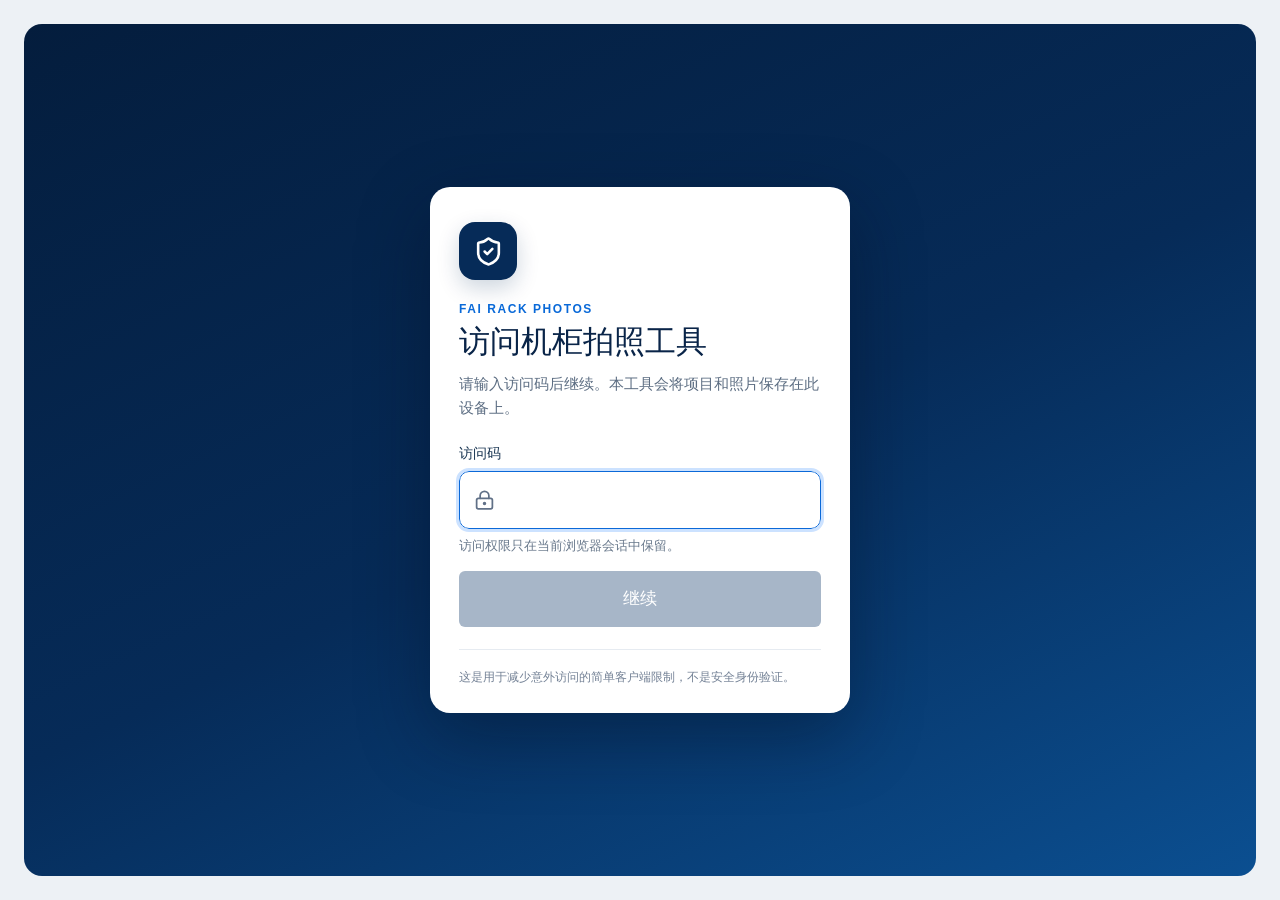
==== commit 6bb55cab: "fix: remove recovery button from production UI" ====
--- a/index.html
+++ b/index.html
@@ -15,7 +15,6 @@
   </head>
   <body>
     <div id="root"></div>
-    <a href="./recovery.html?v=20260828-7" style="position:fixed;right:14px;bottom:calc(14px + env(safe-area-inset-bottom));z-index:9999;padding:10px 14px;border-radius:999px;background:#a51d1d;color:#fff;text-decoration:none;font:700 15px -apple-system,BlinkMacSystemFont,'Segoe UI',sans-serif;box-shadow:0 4px 14px rgba(0,0,0,.25)">照片恢复</a>
   </body>
 </html>
 
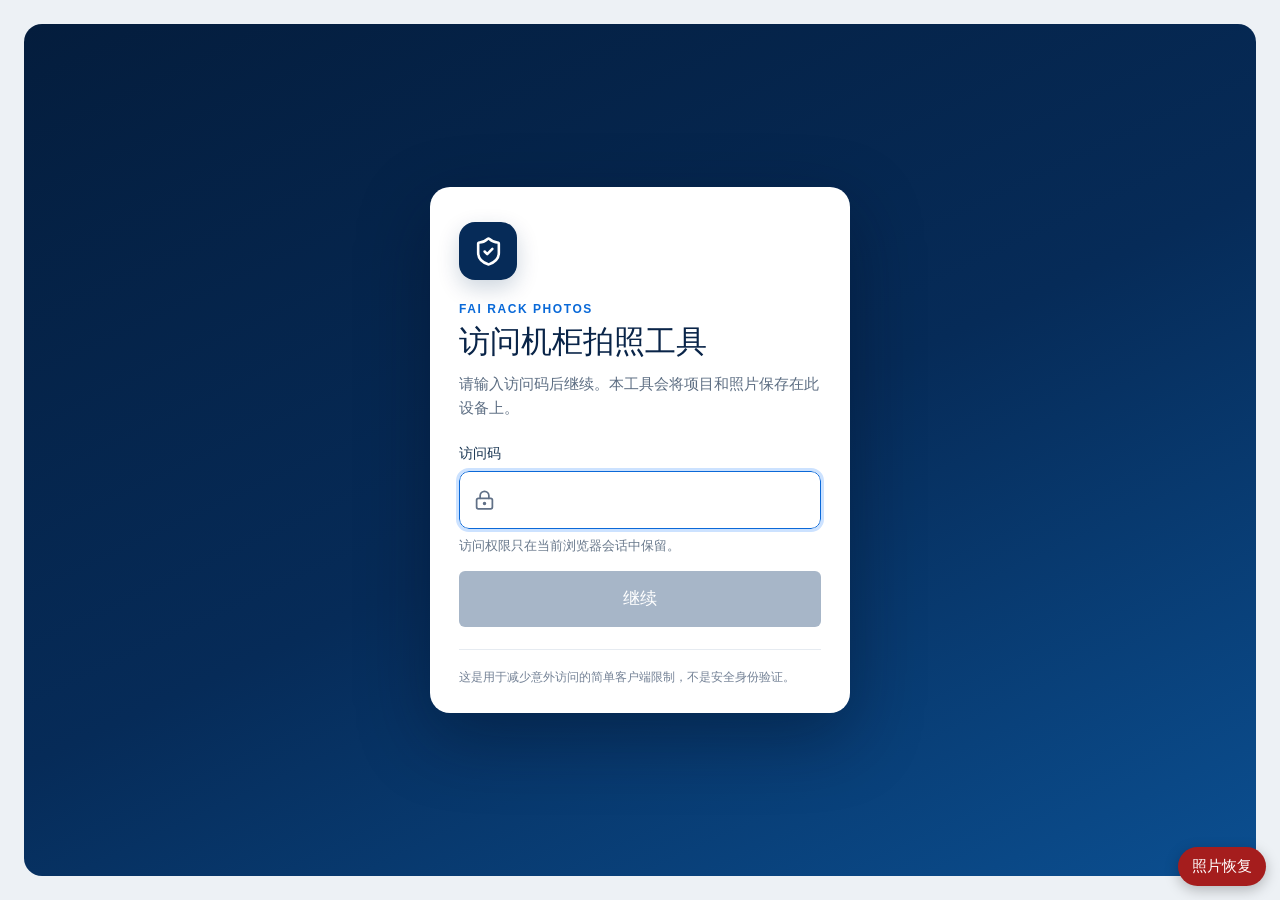
==== commit de248662: "fix: show recovery entry only on front screens" ====
--- a/index.html
+++ b/index.html
@@ -15,6 +15,18 @@
   </head>
   <body>
     <div id="root"></div>
+    <a id="photo-recovery-entry" href="./recovery.html?v=20260828-11" hidden style="position:fixed;right:14px;bottom:calc(14px + env(safe-area-inset-bottom));z-index:9999;padding:10px 14px;border-radius:999px;background:#a51d1d;color:#fff;text-decoration:none;font:700 15px -apple-system,BlinkMacSystemFont,'Segoe UI',sans-serif;box-shadow:0 4px 14px rgba(0,0,0,.25)">照片恢复</a>
+    <script>
+      (() => {
+        const entry = document.querySelector('#photo-recovery-entry')
+        const root = document.querySelector('#root')
+        const updateVisibility = () => {
+          entry.hidden = !root.querySelector('.access-gate, .hub-view')
+        }
+        new MutationObserver(updateVisibility).observe(root, { childList: true, subtree: true })
+        updateVisibility()
+      })()
+    </script>
   </body>
 </html>
 
